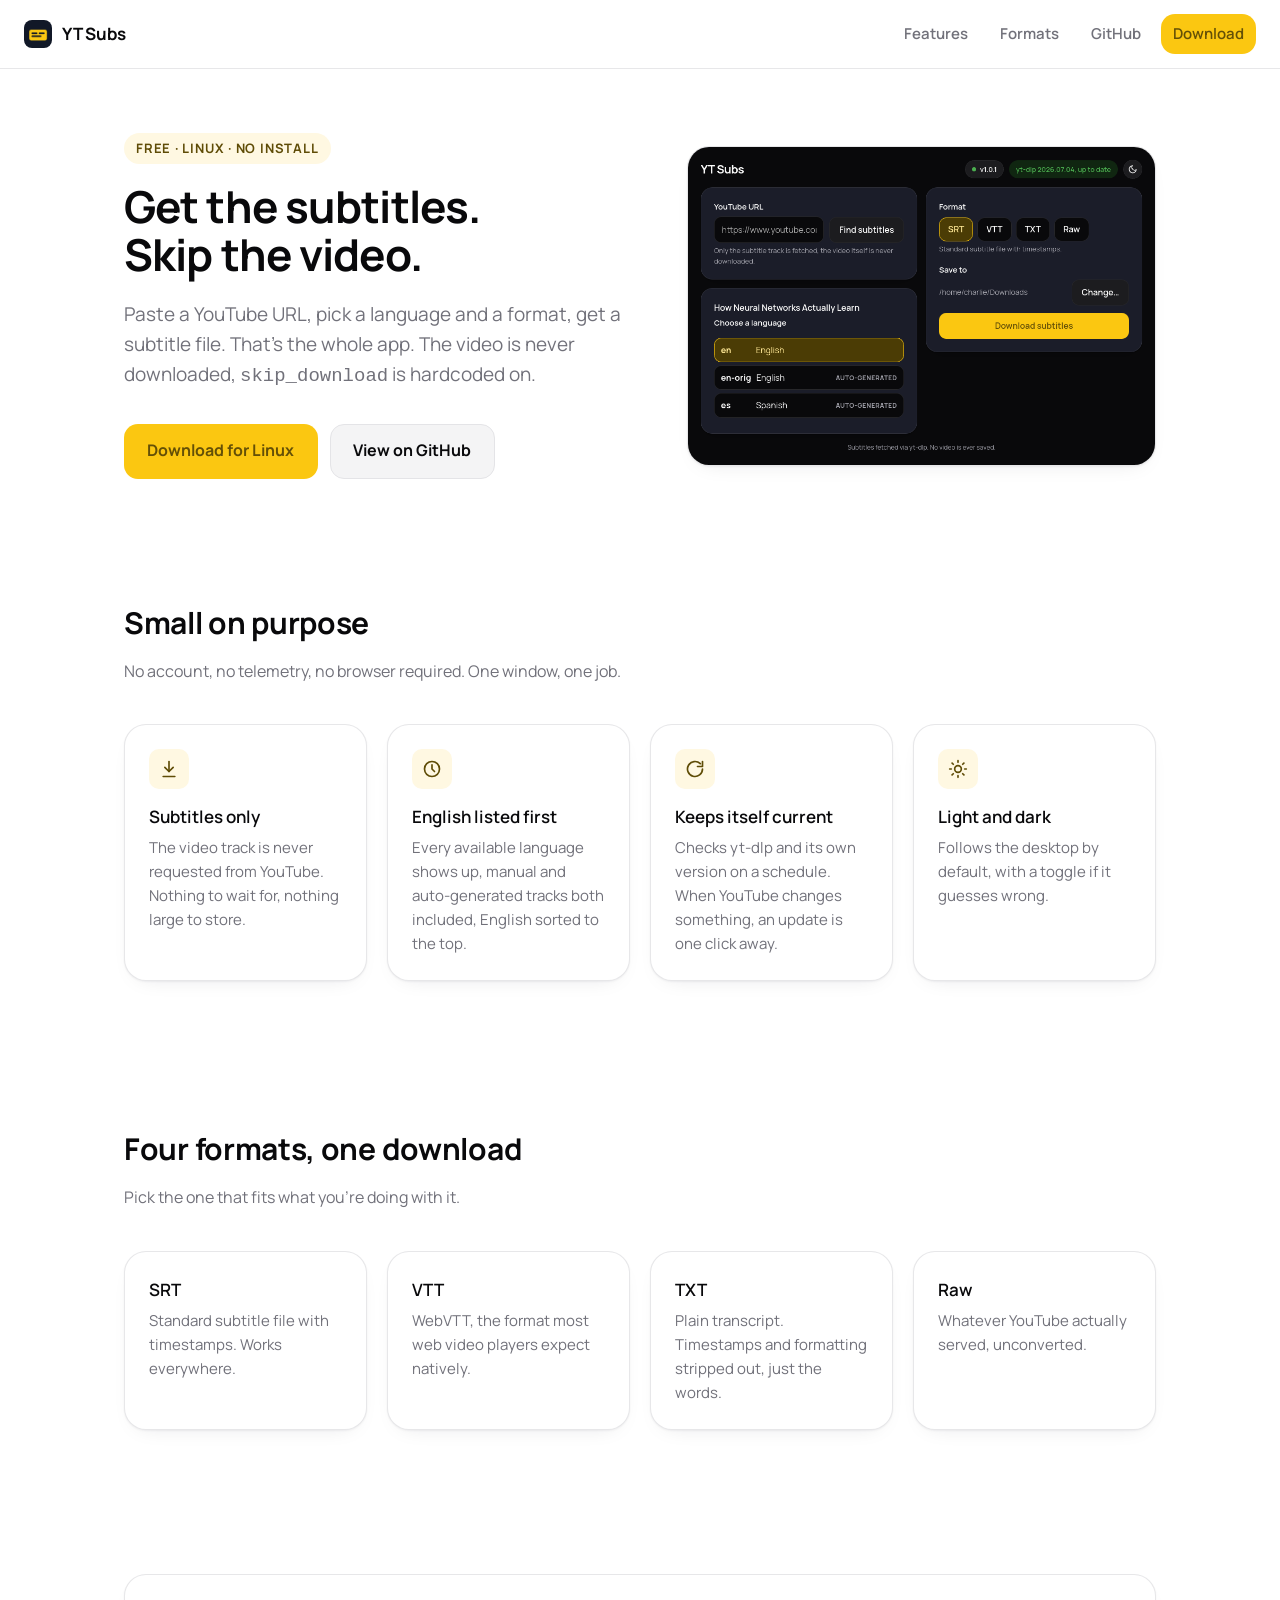
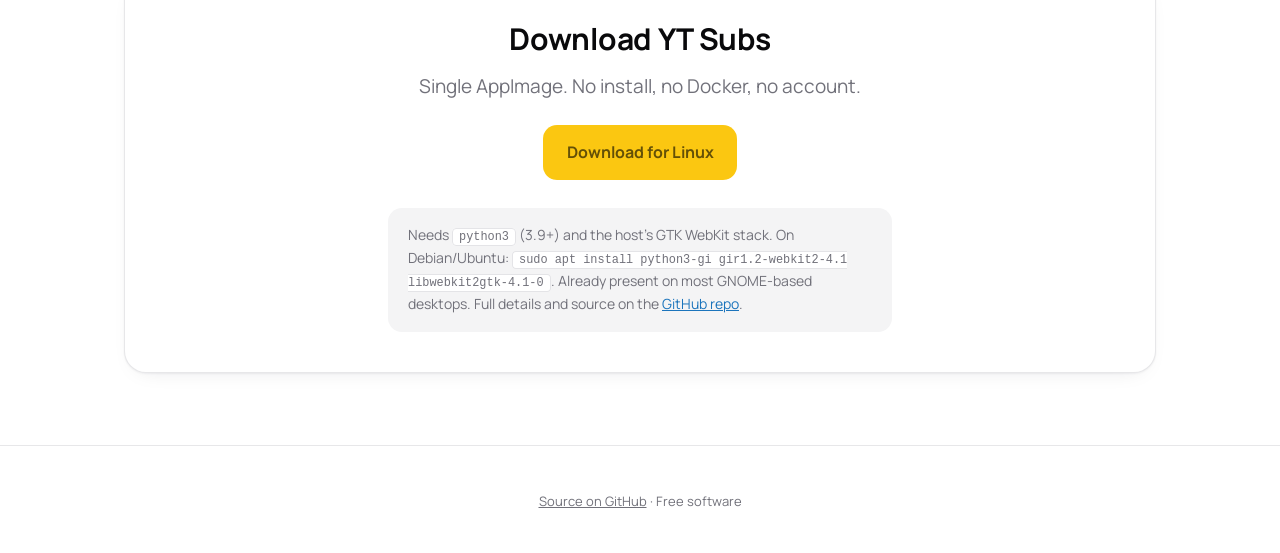
==== docs/index.html @ b7f2bef1 "Add GitHub Pages landing page Sticky nav, hero with a real screenshot, feature and format sections, " ====
<!doctype html>
<html lang="en">
<head>
<meta charset="utf-8" />
<meta name="viewport" content="width=device-width, initial-scale=1" />
<title>YT Subs: download YouTube subtitles, not the video</title>
<meta name="description" content="A tiny Linux desktop app that downloads a YouTube video's subtitles in SRT, VTT, TXT, or Raw format. The video itself is never fetched." />
<link rel="icon" href="images/favicon.png" />
<link rel="stylesheet" href="style.css" />
</head>
<body>

<nav class="site-nav">
  <a class="nav-brand" href="#top">
    <img src="images/favicon.png" alt="" />
    YT Subs
  </a>
  <div class="nav-links">
    <a href="#features" class="nav-label">Features</a>
    <a href="#formats" class="nav-label">Formats</a>
    <a href="https://github.com/lightmorphic/ytsubs" class="nav-label">GitHub</a>
    <a href="#download" class="nav-cta">Download</a>
  </div>
</nav>

<main>

  <section class="hero" id="top">
    <div class="hero-grid">
      <div>
        <span class="eyebrow">Free · Linux · No install</span>
        <h1>Get the subtitles.<br />Skip the video.</h1>
        <p class="lede">
          Paste a YouTube URL, pick a language and a format, get a subtitle
          file. That's the whole app. The video is never downloaded,
          <code>skip_download</code> is hardcoded on.
        </p>
        <div class="cta-row">
          <a class="btn primary" href="https://github.com/lightmorphic/ytsubs/releases/latest/download/ytsubs-x86_64.AppImage">Download for Linux</a>
          <a class="btn secondary" href="https://github.com/lightmorphic/ytsubs">View on GitHub</a>
        </div>
      </div>
      <div class="hero-shot">
        <img src="images/screenshot-dark.png" alt="YT Subs showing a fetched video's language list on the left and format picker with an SRT, VTT, TXT, and Raw choice on the right" width="1760" height="1200" />
      </div>
    </div>
  </section>

  <section id="features">
    <h2>Small on purpose</h2>
    <p class="section-lede">No account, no telemetry, no browser required. One window, one job.</p>
    <div class="feature-grid">
      <div class="feature">
        <div class="icon">
          <svg viewBox="0 0 24 24" fill="none" stroke="currentColor" stroke-width="2" stroke-linecap="round" stroke-linejoin="round"><path d="M12 3v12"/><path d="m7 10 5 5 5-5"/><path d="M5 21h14"/></svg>
        </div>
        <h3>Subtitles only</h3>
        <p>The video track is never requested from YouTube. Nothing to wait for, nothing large to store.</p>
      </div>
      <div class="feature">
        <div class="icon">
          <svg viewBox="0 0 24 24" fill="none" stroke="currentColor" stroke-width="2" stroke-linecap="round" stroke-linejoin="round"><circle cx="12" cy="12" r="9"/><path d="M12 7v5l3 3"/></svg>
        </div>
        <h3>English listed first</h3>
        <p>Every available language shows up, manual and auto-generated tracks both included, English sorted to the top.</p>
      </div>
      <div class="feature">
        <div class="icon">
          <svg viewBox="0 0 24 24" fill="none" stroke="currentColor" stroke-width="2" stroke-linecap="round" stroke-linejoin="round"><path d="M21 12a9 9 0 1 1-2.64-6.36"/><path d="M21 3v6h-6"/></svg>
        </div>
        <h3>Keeps itself current</h3>
        <p>Checks yt-dlp and its own version on a schedule. When YouTube changes something, an update is one click away.</p>
      </div>
      <div class="feature">
        <div class="icon">
          <svg viewBox="0 0 24 24" fill="none" stroke="currentColor" stroke-width="2" stroke-linecap="round" stroke-linejoin="round"><circle cx="12" cy="12" r="4"/><path d="M12 2v2M12 20v2M4.93 4.93l1.41 1.41M17.66 17.66l1.41 1.41M2 12h2M20 12h2M4.93 19.07l1.41-1.41M17.66 6.34l1.41-1.41"/></svg>
        </div>
        <h3>Light and dark</h3>
        <p>Follows the desktop by default, with a toggle if it guesses wrong.</p>
      </div>
    </div>
  </section>

  <section id="formats">
    <h2>Four formats, one download</h2>
    <p class="section-lede">Pick the one that fits what you're doing with it.</p>
    <div class="feature-grid">
      <div class="feature">
        <h3>SRT</h3>
        <p>Standard subtitle file with timestamps. Works everywhere.</p>
      </div>
      <div class="feature">
        <h3>VTT</h3>
        <p>WebVTT, the format most web video players expect natively.</p>
      </div>
      <div class="feature">
        <h3>TXT</h3>
        <p>Plain transcript. Timestamps and formatting stripped out, just the words.</p>
      </div>
      <div class="feature">
        <h3>Raw</h3>
        <p>Whatever YouTube actually served, unconverted.</p>
      </div>
    </div>
  </section>

  <section id="download">
    <div class="download-panel">
      <h2>Download YT Subs</h2>
      <p class="lede" style="margin:0 auto">Single AppImage. No install, no Docker, no account.</p>
      <div class="cta-row" style="justify-content:center; margin-top:24px">
        <a class="btn primary" href="https://github.com/lightmorphic/ytsubs/releases/latest/download/ytsubs-x86_64.AppImage">Download for Linux</a>
      </div>
      <div class="requirements">
        Needs <code>python3</code> (3.9+) and the host's GTK WebKit stack.
        On Debian/Ubuntu: <code>sudo apt install python3-gi gir1.2-webkit2-4.1 libwebkit2gtk-4.1-0</code>.
        Already present on most GNOME-based desktops. Full details and
        source on the <a href="https://github.com/lightmorphic/ytsubs">GitHub repo</a>.
      </div>
    </div>
  </section>

</main>

<footer>
  <p><a href="https://github.com/lightmorphic/ytsubs">Source on GitHub</a> · Free software</p>
</footer>

</body>
</html>
---- docs/style.css ----
@font-face {
  font-family: "Manrope";
  src: url("fonts/Manrope-Variable.woff2") format("woff2-variations"), url("fonts/Manrope-Variable.woff2") format("woff2");
  font-weight: 200 800;
  font-style: normal;
  font-display: swap;
}

:root {
  color-scheme: light dark;
  --bg: #ffffff;  --fg: #09090b;
  --panel: #ffffff;  --panel-border: rgba(24, 24, 40, 0.10);
  --border: #e4e4e7;  --muted: #f4f4f5;  --muted-fg: #71717a;
  --shadow-panel: 0 1px 2px rgba(24,24,40,.05), 0 8px 24px -16px rgba(24,24,40,.18);

  --accent: #fbc711;  --accent-hover: #ddaf0f;  --on-accent: #645007;
  --accent-container: #fff8e2;  --on-accent-container: #5f4c06;

  --brand-navy: #111827;
  --link: #1b74bc;
  --success: #38813a;  --success-bg: #f2f9f3;

  --radius: 0.875rem;
  --panel-radius: 1.375rem;
}

@media (prefers-color-scheme: dark) {
  :root {
    --bg: #09090b;  --fg: #fafafa;
    --panel: #1b1d29;  --panel-border: rgba(255,255,255,.09);
    --border: #27272a;  --muted: #1c1c1f;  --muted-fg: #a1a1aa;
    --shadow-panel: 0 1px 2px rgba(0,0,0,.35), 0 8px 24px -16px rgba(0,0,0,.6);
    --accent-container: #4b3c05;  --on-accent-container: #fde694;
    --link: #2295f1;
    --success: #4bae4f;  --success-bg: #102611;
  }
}

* { box-sizing: border-box; }

html { scroll-behavior: smooth; }

body {
  margin: 0;
  background: var(--bg);
  color: var(--fg);
  font-family: "Manrope", sans-serif;
  font-size: 1rem;
  line-height: 1.6;
  -webkit-font-smoothing: antialiased;
}

a { color: var(--link); }

/* Sticky top nav: solid panel, no blur, stays put while the page scrolls */
.site-nav {
  position: sticky;
  top: 0;
  z-index: 50;
  display: flex;
  align-items: center;
  justify-content: space-between;
  gap: 16px;
  padding: 14px 24px;
  background: var(--panel);
  border-bottom: 1px solid var(--panel-border);
}

.nav-brand {
  display: flex;
  align-items: center;
  gap: 10px;
  font-weight: 700;
  font-size: 1.0625rem;
  color: var(--fg);
  text-decoration: none;
}
.nav-brand img { width: 28px; height: 28px; border-radius: 8px; }

.nav-links {
  display: flex;
  align-items: center;
  gap: 8px;
}
.nav-links a {
  font-size: 0.9375rem;
  font-weight: 600;
  color: var(--muted-fg);
  text-decoration: none;
  padding: 8px 12px;
  border-radius: var(--radius);
}
.nav-links a:hover { color: var(--fg); background: var(--muted); }
.nav-links a.nav-cta {
  background: var(--accent);
  color: var(--on-accent);
}
.nav-links a.nav-cta:hover { background: var(--accent-hover); }

main { max-width: 1080px; margin: 0 auto; padding: 0 24px; }

section { padding: 72px 0; }
section.hero { padding-top: 64px; padding-bottom: 48px; }

.hero-grid {
  display: grid;
  grid-template-columns: 1.1fr 1fr;
  gap: 48px;
  align-items: center;
}

h1 {
  font-size: 2.75rem;
  font-weight: 700;
  letter-spacing: -0.02em;
  line-height: 1.1;
  margin: 0 0 20px;
}

.lede {
  font-size: 1.1875rem;
  color: var(--muted-fg);
  max-width: 46ch;
  margin: 0 0 32px;
}

.cta-row { display: flex; gap: 12px; flex-wrap: wrap; }

.btn {
  display: inline-flex;
  align-items: center;
  gap: 8px;
  font: inherit;
  font-weight: 700;
  font-size: 1rem;
  text-decoration: none;
  border-radius: var(--radius);
  padding: 0.85rem 1.4rem;
  border: 1px solid transparent;
}
.btn.primary { background: var(--accent); color: var(--on-accent); }
.btn.primary:hover { background: var(--accent-hover); }
.btn.secondary { background: var(--muted); color: var(--fg); border-color: var(--border); }
.btn.secondary:hover { background: var(--border); }

.hero-shot {
  border-radius: var(--panel-radius);
  overflow: hidden;
  border: 1px solid var(--panel-border);
  box-shadow: var(--shadow-panel);
}
.hero-shot img { display: block; width: 100%; height: auto; }

.eyebrow {
  display: inline-block;
  font-size: 0.8125rem;
  font-weight: 700;
  text-transform: uppercase;
  letter-spacing: 0.06em;
  color: var(--on-accent-container);
  background: var(--accent-container);
  padding: 5px 12px;
  border-radius: 999px;
  margin-bottom: 18px;
}

h2 {
  font-size: 1.875rem;
  font-weight: 700;
  letter-spacing: -0.01em;
  margin: 0 0 12px;
}

.section-lede {
  color: var(--muted-fg);
  max-width: 60ch;
  margin: 0 0 40px;
}

.feature-grid {
  display: grid;
  grid-template-columns: repeat(auto-fit, minmax(240px, 1fr));
  gap: 20px;
}

.feature {
  background: var(--panel);
  border: 1px solid var(--panel-border);
  border-radius: var(--panel-radius);
  box-shadow: var(--shadow-panel);
  padding: 1.5rem;
}
.feature .icon {
  width: 40px;
  height: 40px;
  border-radius: 10px;
  background: var(--accent-container);
  color: var(--on-accent-container);
  display: flex;
  align-items: center;
  justify-content: center;
  margin-bottom: 14px;
}
.feature .icon svg { width: 20px; height: 20px; }
.feature h3 {
  font-size: 1.0625rem;
  font-weight: 600;
  margin: 0 0 6px;
}
.feature p {
  font-size: 0.9375rem;
  color: var(--muted-fg);
  margin: 0;
}

.formats-row {
  display: flex;
  gap: 10px;
  flex-wrap: wrap;
  margin-top: 24px;
}
.format-pill {
  font-weight: 700;
  font-size: 0.875rem;
  padding: 8px 16px;
  border-radius: 999px;
  border: 1px solid var(--border);
  background: var(--panel);
}

.download-panel {
  background: var(--panel);
  border: 1px solid var(--panel-border);
  border-radius: var(--panel-radius);
  box-shadow: var(--shadow-panel);
  padding: 2.5rem;
  text-align: center;
}
.download-panel h2 { margin-bottom: 8px; }
.requirements {
  margin: 28px auto 0;
  max-width: 56ch;
  text-align: left;
  font-size: 0.875rem;
  color: var(--muted-fg);
  background: var(--muted);
  border-radius: var(--radius);
  padding: 1rem 1.25rem;
}
.requirements code {
  background: var(--panel);
  border: 1px solid var(--border);
  border-radius: 4px;
  padding: 1px 6px;
  font-size: 0.85em;
}

footer {
  border-top: 1px solid var(--panel-border);
  padding: 32px 24px;
  text-align: center;
  font-size: 0.8125rem;
  color: var(--muted-fg);
}
footer a { color: var(--muted-fg); }

@media (max-width: 860px) {
  .hero-grid { grid-template-columns: 1fr; }
  .nav-links a.nav-label { display: none; }
  h1 { font-size: 2.1rem; }
}
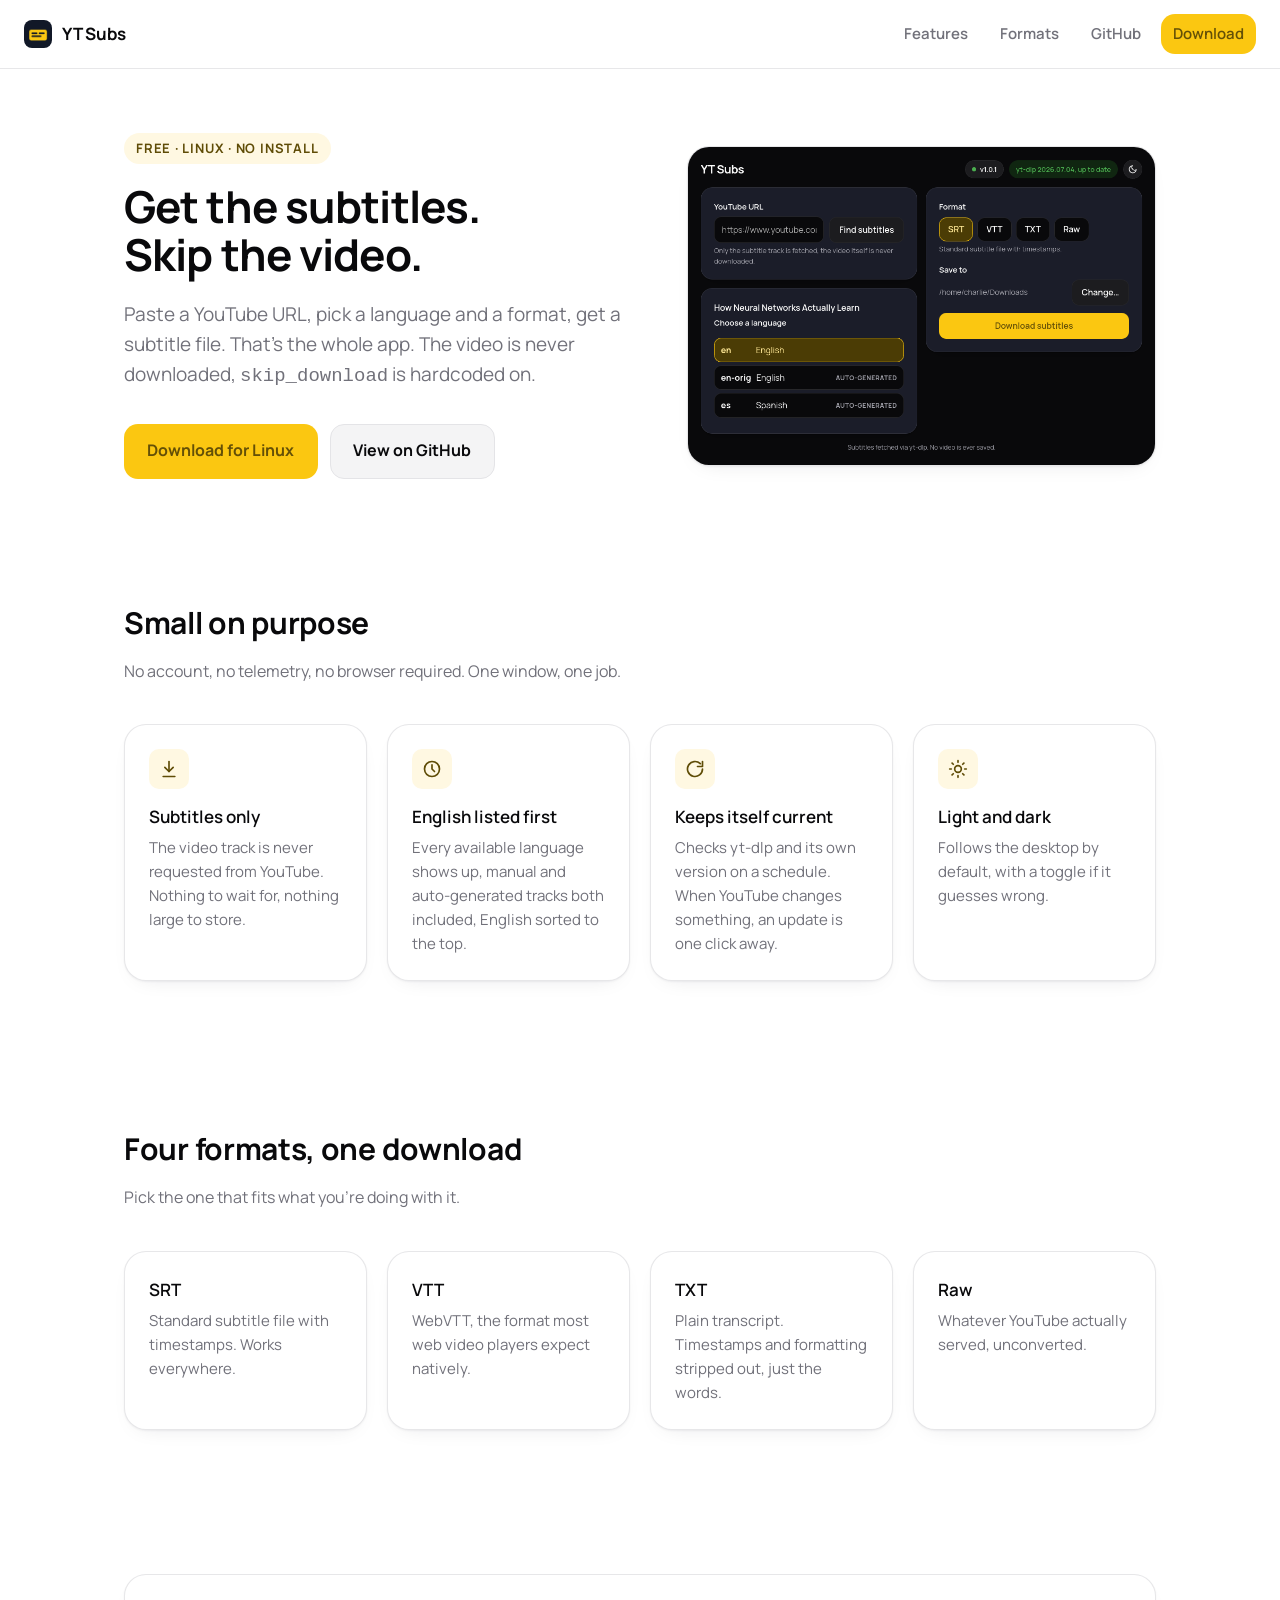
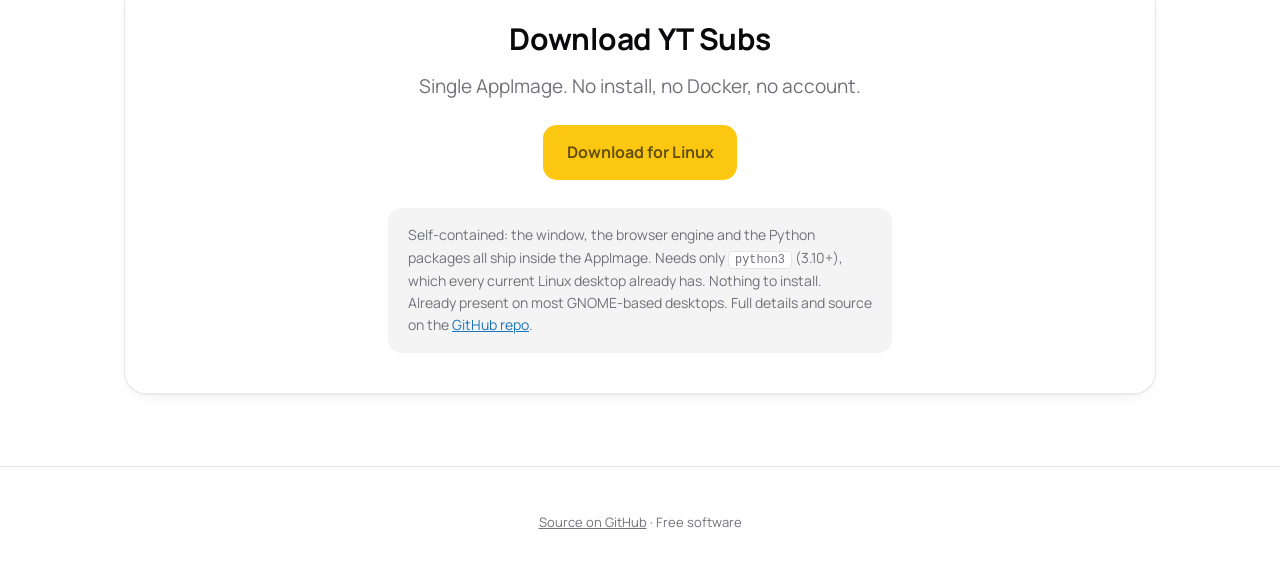
==== commit 0c8fd845: "Bundle Qt WebEngine so nothing has to be installed to run it The app borrowed the host's GTK WebKit2" ====
--- a/docs/index.html
+++ b/docs/index.html
@@ -112,8 +112,10 @@
         <a class="btn primary" href="https://github.com/lightmorphic/ytsubs/releases/latest/download/ytsubs-x86_64.AppImage">Download for Linux</a>
       </div>
       <div class="requirements">
-        Needs <code>python3</code> (3.9+) and the host's GTK WebKit stack.
-        On Debian/Ubuntu: <code>sudo apt install python3-gi gir1.2-webkit2-4.1 libwebkit2gtk-4.1-0</code>.
+        Self-contained: the window, the browser engine and the Python
+        packages all ship inside the AppImage. Needs only
+        <code>python3</code> (3.10+), which every current Linux desktop
+        already has. Nothing to install.
         Already present on most GNOME-based desktops. Full details and
         source on the <a href="https://github.com/lightmorphic/ytsubs">GitHub repo</a>.
       </div>
